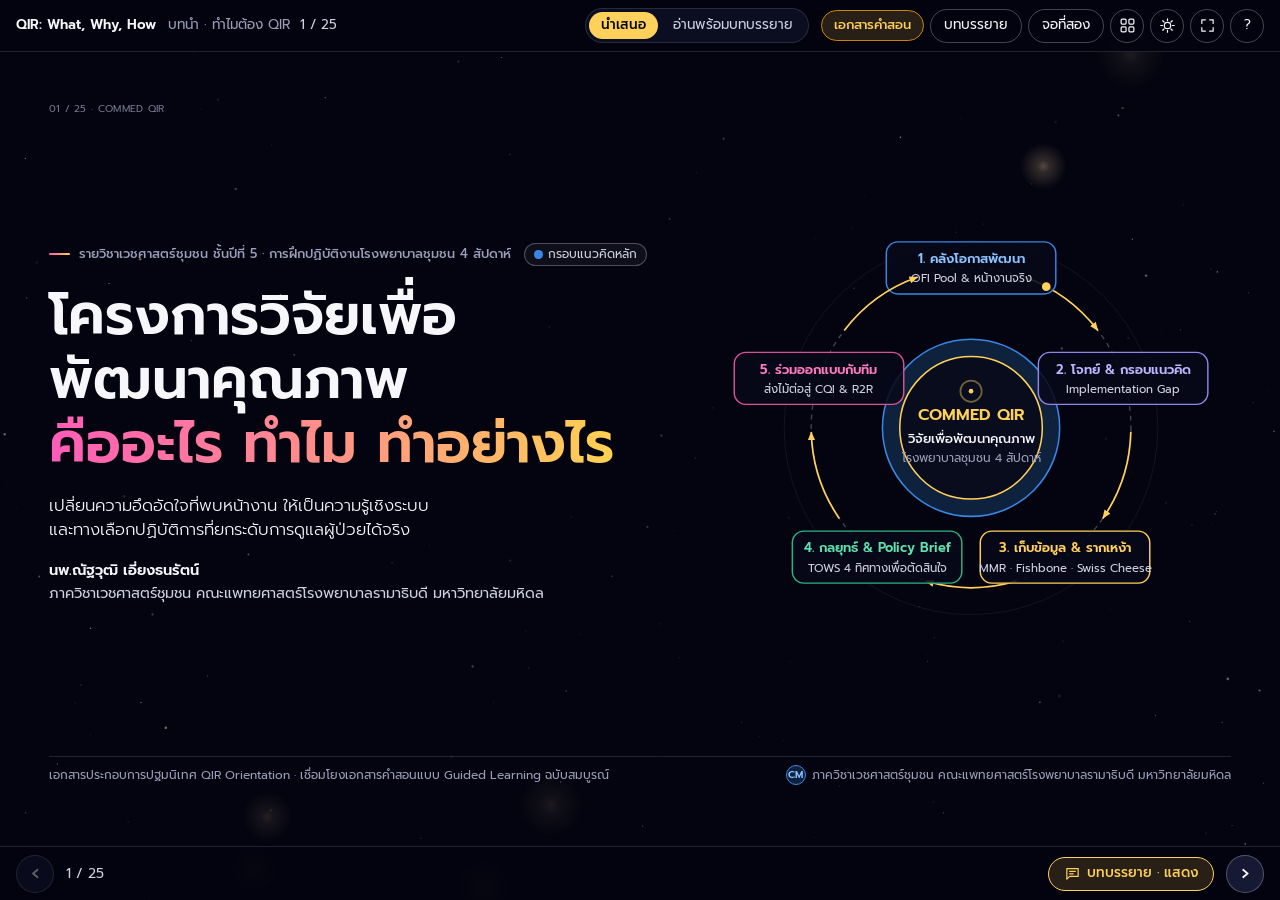
==== index.html @ b0ba97cd "Add interactive Peitho QIR slide deck, 1-to-1 speaker notes, and Guided Learning textbook" ====
<!doctype html>
<html lang="th" data-theme="dark">
<head>
<meta charset="utf-8">
<meta name="viewport" content="width=device-width,initial-scale=1,viewport-fit=cover">
<title>โครงการวิจัยเพื่อพัฒนาคุณภาพบริการสุขภาพ (QIR: What, Why, How)</title>
<meta name="description" content="สไลด์ประกอบการเรียนการสอนและบทบรรยายรายสไลด์ รายวิชาเวชศาสตร์ชุมชน ชั้นปีที่ 5 (COMMED QIR) ภาควิชาเวชศาสตร์ชุมชน คณะแพทยศาสตร์โรงพยาบาลรามาธิบดี มหาวิทยาลัยมหิดล">
<link rel="icon" href="data:image/svg+xml,%3Csvg xmlns='http://www.w3.org/2000/svg' viewBox='0 0 48 48'%3E%3Crect width='48' height='48' rx='12' fill='%2303040f'/%3E%3Ccircle cx='24' cy='24' r='14' fill='none' stroke='%23ffd05a' stroke-width='3.5'/%3E%3Cpath d='M16 25l5 5 11-12' fill='none' stroke='%23ff8f8a' stroke-width='3.8' stroke-linecap='round' stroke-linejoin='round'/%3E%3C/svg%3E">
<link rel="stylesheet" href="engine/deck.css">
<link rel="stylesheet" href="engine/hud.css">
</head>
<body class="mode-present">
<a class="skip" href="#deck">ข้ามไปที่สไลด์</a>
<header class="topbar">
  <span class="topbar__brand">QIR: What, Why, How</span>
  <span class="topbar__where"><span id="chapter-name"></span><span id="slide-number"></span></span>
  <nav class="modes" aria-label="มุมมอง">
    <button type="button" data-mode="present" aria-pressed="true">นำเสนอ</button>
    <button type="button" data-mode="read" aria-pressed="false">อ่านพร้อมบทบรรยาย</button>
  </nav>
  <span class="topbar__tools">
    <a class="back-site" href="guide.html" title="เปิดอ่านเอกสารคำสอนแบบ Guided Learning ฉบับเต็ม">เอกสารคำสอน</a>
    <button type="button" class="btn btn--ghost only-present" id="btn-notes" aria-pressed="false" title="แสดงหรือซ่อนบทบรรยายด้านล่าง (B)">บทบรรยาย</button>
    <button type="button" class="btn btn--ghost only-present" id="btn-presenter" title="เปิดหน้าต่างผู้บรรยายจอที่สอง (n)">จอที่สอง</button>
    <button type="button" class="btn btn--ghost btn--icon" id="btn-overview" title="สไลด์ทั้งหมด (O)" aria-label="สไลด์ทั้งหมด">
      <svg class="icon" viewBox="0 0 24 24" aria-hidden="true"><rect x="3" y="3" width="7" height="7" rx="1.5"/><rect x="14" y="3" width="7" height="7" rx="1.5"/><rect x="3" y="14" width="7" height="7" rx="1.5"/><rect x="14" y="14" width="7" height="7" rx="1.5"/></svg>
    </button>
    <button type="button" class="btn btn--ghost btn--icon" id="btn-theme" title="สลับธีมสว่างหรือมืด (T)" aria-label="สลับธีม">
      <svg class="icon" viewBox="0 0 24 24" aria-hidden="true"><circle cx="12" cy="12" r="4.5"/><path d="M12 2.5v2.5M12 19v2.5M2.5 12H5M19 12h2.5M5.3 5.3l1.8 1.8M16.9 16.9l1.8 1.8M5.3 18.7l1.8-1.8M16.9 7.1l1.8-1.8"/></svg>
    </button>
    <button type="button" class="btn btn--ghost btn--icon only-present" id="btn-full" title="เต็มจอ (F)" aria-label="เต็มจอ">
      <svg class="icon" viewBox="0 0 24 24" aria-hidden="true"><path d="M4 9V4h5M20 9V4h-5M4 15v5h5M20 15v5h-5"/></svg>
    </button>
    <button type="button" class="btn btn--ghost btn--icon" id="btn-help" title="ปุ่มลัด (?)" aria-label="ปุ่มลัด">?</button>
  </span>
</header>

<main id="deck" class="deck" tabindex="-1"><p class="loading">กำลังโหลดสไลด์…</p></main>

<aside class="notes-drawer" id="notes-drawer" hidden aria-label="บทบรรยายผู้สอน"></aside>

<div class="ribbon only-present" aria-hidden="false">
  <button type="button" class="btn btn--nav" id="btn-prev" aria-label="ก่อนหน้า">‹</button>
  <span class="ribbon__pos" id="pos" aria-live="polite"></span>
  <span class="ribbon__timer" id="timer" title="เวลาที่ใช้และความเร็วเทียบแผน"></span>
  <button type="button" class="btn btn--speaker" id="btn-drawer" aria-pressed="false" aria-controls="notes-drawer" title="แสดงหรือซ่อนบทบรรยายด้านล่าง (ปุ่มลัด B หรือ Shift+N)">
    <svg class="icon" viewBox="0 0 24 24" aria-hidden="true"><path d="M4 5h16v11H8l-4 4V5z"/><path d="M8 9h8M8 12.5h5"/></svg>
    <span id="btn-drawer-label">บทบรรยาย · แสดง</span>
  </button>
  <button type="button" class="btn btn--nav" id="btn-next" aria-label="ถัดไป">›</button>
  <div class="ribbon__progress" role="progressbar" aria-label="ความคืบหน้าตามแผน" aria-valuemin="0"><span id="progress"></span></div>
</div>

<dialog id="overview" class="sheet" aria-labelledby="overview-title">
  <div class="sheet__head"><h2 id="overview-title">สารบัญสไลด์ทั้งหมด (25 สไลด์ · 6 หมวดการเรียนรู้)</h2><button type="button" class="btn btn--icon btn--ghost" data-close aria-label="ปิด">×</button></div>
  <ol class="overview" id="overview-list"></ol>
</dialog>

<dialog id="help" class="sheet sheet--narrow" aria-labelledby="help-title">
  <div class="sheet__head"><h2 id="help-title">ปุ่มลัดและการใช้งาน</h2><button type="button" class="btn btn--icon btn--ghost" data-close aria-label="ปิด">×</button></div>
  <dl class="keys">
    <dt><kbd>→</kbd> <kbd>Space</kbd></dt><dd>ขั้นถัดไป หรือสไลด์ถัดไป</dd>
    <dt><kbd>←</kbd></dt><dd>ขั้นก่อนหน้า หรือสไลด์ก่อนหน้า</dd>
    <dt><kbd>B</kbd> หรือ <kbd>Shift</kbd>+<kbd>N</kbd></dt><dd>แสดง / ซ่อน แผงบทบรรยายด้านล่างของสไลด์</dd>
    <dt><kbd>n</kbd></dt><dd>เปิดหน้าต่างผู้บรรยายจอที่สองพร้อมนาฬิกาจับเวลา</dd>
    <dt><kbd>R</kbd></dt><dd>สลับโหมดอ่าน (แสดงทุกสไลด์เรียงลงมาพร้อมบทบรรยายครบทุกขั้น)</dd>
    <dt><kbd>O</kbd></dt><dd>เปิดสารบัญสไลด์ทั้งหมดเพื่อข้ามไปยังสไลด์ที่ต้องการ</dd>
    <dt><kbd>T</kbd></dt><dd>สลับธีมมืด (สำหรับห้องบรรยาย) หรือธีมสว่าง (สำหรับอ่านบนจอ)</dd>
    <dt><kbd>F</kbd></dt><dd>แสดงผลเต็มจอ</dd>
    <dt><kbd>Home</kbd> <kbd>End</kbd></dt><dd>ไปยังสไลด์แรก หรือสไลด์สุดท้าย</dd>
    <dt><kbd>0</kbd></dt><dd>เริ่มจับเวลาการนำเสนอใหม่</dd>
  </dl>
  <p class="sheet__note">ปุ่ม <strong>บทบรรยาย · แสดง/ซ่อน</strong> ที่แถบล่างสุดช่วยให้ผู้สอนหรือผู้เรียนเปิดอ่านสคริปต์การบรรยายแบบ 1 ต่อ 1 ตามจังหวะขั้นของสไลด์ได้ทันทีโดยไม่บังเนื้อหาบนสไลด์ และสามารถคลิกปุ่ม <strong>เอกสารคำสอน</strong> ด้านบนเพื่อเปิดอ่านตำราแบบ Guided Learning ฉบับเต็ม</p>
</dialog>

<noscript><p class="loading">โปรดเปิดใช้งาน JavaScript เพื่อแสดงผลสไลด์เชิงโต้ตอบ</p></noscript>
<script src="data.js"></script>
<script src="engine/hud.js"></script>
<script src="figures.js"></script>
<script src="slides.js"></script>
<script src="notes.js"></script>
<script src="engine/deck.js"></script>
</body>
</html>
---- engine/deck.css ----
/* Peitho deck engine: stylesheet (adapted for Ramathibodi COMMED QIR Orientation).
 * Layout concept: one 16:9-proportioned slide per screen in Present, all slides
 * stacked with notes in Read. Every size derives from --u (1/100 of the slide
 * width), so the same slide holds its layout on a 1920x1080 projector and a
 * 1280x800 laptop. When the bottom speaker-note panel (.notes-drawer) is open,
 * --drawer-h reserves docked room below the slide so notes never cover slide content.
 */
@font-face { font-family: "Prompt"; font-weight: 300; font-display: swap; src: url("fonts/Prompt-Light.ttf") format("truetype"); }
@font-face { font-family: "Prompt"; font-weight: 400; font-display: swap; src: url("fonts/Prompt-Regular.ttf") format("truetype"); }
@font-face { font-family: "Prompt"; font-weight: 500; font-display: swap; src: url("fonts/Prompt-Medium.ttf") format("truetype"); }
@font-face { font-family: "Prompt"; font-weight: 600; font-display: swap; src: url("fonts/Prompt-SemiBold.ttf") format("truetype"); }

:root {
  color-scheme: dark;
  --bg: #0a0e14;
  --surface: #101722;
  --surface-2: #151e2b;
  --surface-3: #1c2737;
  --glass: rgba(10, 14, 20, 0.92);
  --line: rgba(255, 255, 255, 0.10);
  --line-strong: rgba(255, 255, 255, 0.24);
  --grid: rgba(255, 255, 255, 0.08);
  --axis: rgba(255, 255, 255, 0.32);
  --text-1: #ffffff;
  --text-2: #d0cfc6;
  --muted: #9a988f;
  --inverse: #0a0e14;
  --accent: #f08a66;
  --accent-soft: rgba(240, 138, 102, 0.14);
  --focus: #ffc2ab;
  --p1: #13a5b2;
  --p2: #796ce0;
  --p3: #b38c15;
  --p1-soft: rgba(19, 165, 178, 0.18);
  --p2-soft: rgba(121, 108, 224, 0.20);
  --p3-soft: rgba(179, 140, 21, 0.20);
  --neutral: #8a93a0;
  --neutral-soft: rgba(138, 147, 160, 0.22);
  --good: #3fb37f;
  --bad: #e5675f;

  --font-th: "Prompt", "Noto Sans Thai", "Sukhumvit Set", "Thonburi", system-ui, -apple-system, sans-serif;
  --font: var(--font-th);
  --display: var(--font-th);
  --display-weight: 600;
  --serif: var(--font-th);
  --math: "STIX Two Math", "Cambria Math", "Times New Roman", Times, serif;
  --mono: ui-monospace, "SF Mono", Menlo, Consolas, monospace;
  --radius: 14px;
  --radius-sm: 8px;
  --topbar-h: 52px;
  --ribbon-h: 54px;
  --drawer-h: 0px;
  --note-fs: 16.5px;
  --dur: 340ms;
  --ease: cubic-bezier(.3, .7, .2, 1);

  --u: min(1vw, calc((100dvh - var(--topbar-h) - var(--ribbon-h) - var(--drawer-h)) * 1.7778 / 100));
  --fs-kicker: max(12px, calc(var(--u) * 0.86));
  --fs-display: max(32px, calc(var(--u) * 4.4));
  --fs-title: max(22px, calc(var(--u) * 2.65));
  --fs-lead: max(16px, calc(var(--u) * 1.32));
  --fs-body: max(14.5px, calc(var(--u) * 1.08));
  --fs-small: max(12px, calc(var(--u) * 0.86));
  --fs-stat: max(30px, calc(var(--u) * 4.0));
  --pad-x: calc(var(--u) * 4);
  --pad-y: calc(var(--u) * 2.5);
  --gap: calc(var(--u) * 2.4);
}
@media (prefers-color-scheme: light) {
  :root:not([data-theme="dark"]) {
    color-scheme: light;
    --bg: #f3f5f8; --surface: #ffffff; --surface-2: #eaeef3; --surface-3: #dfe5ec;
    --glass: rgba(243, 245, 248, 0.94);
    --line: rgba(15, 22, 32, 0.12); --line-strong: rgba(15, 22, 32, 0.26);
    --grid: rgba(15, 22, 32, 0.08); --axis: rgba(15, 22, 32, 0.38);
    --text-1: #0f1620; --text-2: #39424f; --muted: #5d6673; --inverse: #ffffff;
    --accent: #b4462a; --accent-soft: rgba(180, 70, 42, 0.10); --focus: #b4462a;
    --p1: #00939f; --p2: #5f52c9; --p3: #8c6c0a;
    --p1-soft: rgba(0, 147, 159, 0.14); --p2-soft: rgba(95, 82, 201, 0.13); --p3-soft: rgba(140, 108, 10, 0.14);
    --neutral: #6b7480; --neutral-soft: rgba(107, 116, 128, 0.18);
    --good: #1d8a5a; --bad: #c2413a;
  }
}
:root[data-theme="light"] {
  color-scheme: light;
  --bg: #f3f5f8; --surface: #ffffff; --surface-2: #eaeef3; --surface-3: #dfe5ec;
  --glass: rgba(243, 245, 248, 0.94);
  --line: rgba(15, 22, 32, 0.12); --line-strong: rgba(15, 22, 32, 0.26);
  --grid: rgba(15, 22, 32, 0.08); --axis: rgba(15, 22, 32, 0.38);
  --text-1: #0f1620; --text-2: #39424f; --muted: #5d6673; --inverse: #ffffff;
  --accent: #b4462a; --accent-soft: rgba(180, 70, 42, 0.10); --focus: #b4462a;
  --p1: #00939f; --p2: #5f52c9; --p3: #8c6c0a;
  --p1-soft: rgba(0, 147, 159, 0.14); --p2-soft: rgba(95, 82, 201, 0.13); --p3-soft: rgba(140, 108, 10, 0.14);
  --neutral: #6b7480; --neutral-soft: rgba(107, 116, 128, 0.18);
  --good: #1d8a5a; --bad: #c2413a;
}
@media (prefers-reduced-motion: reduce) { :root { --dur: 0ms; } }

body {
  --fs-kicker: max(12px, calc(var(--u) * 0.96));
  --fs-display: max(30px, calc(var(--u) * 4.3));
  --fs-title: max(21px, calc(var(--u) * 2.55));
  --fs-lead: max(15.5px, calc(var(--u) * 1.30));
  --fs-body: max(14px, calc(var(--u) * 1.10));
  --fs-small: max(12px, calc(var(--u) * 0.85));
  --fs-stat: max(28px, calc(var(--u) * 3.9));
  --pad-x: calc(var(--u) * 3.8);
  --pad-y: calc(var(--u) * 2.4);
  --gap: calc(var(--u) * 2.2);
}

/* ---------- base ---------- */
*, *::before, *::after { box-sizing: border-box; }
html { -webkit-text-size-adjust: 100%; }
body {
  margin: 0; background: var(--bg); color: var(--text-2);
  font-family: var(--font); font-size: var(--fs-body); line-height: 1.55; font-weight: 400;
  font-variant-numeric: tabular-nums; -webkit-font-smoothing: antialiased;
}
h1, h2, h3, h4 { color: var(--text-1); font-weight: 500; margin: 0; line-height: 1.22; text-wrap: balance; }
.title, .display, .stat__n, .question, .evid__n, .numbered li::before { font-family: var(--display); font-weight: var(--display-weight); letter-spacing: 0; }
p { margin: 0; }
ul, ol { margin: 0; padding: 0; }
a { color: var(--accent); text-underline-offset: 3px; }
button, input, select { font: inherit; color: inherit; }
button { cursor: pointer; }
kbd { font-family: var(--mono); font-size: .82em; border: 1px solid var(--line-strong); border-bottom-width: 2px; border-radius: 6px; padding: 1px 6px; color: var(--text-1); background: var(--surface-2); }
:focus-visible { outline: 3px solid var(--focus); outline-offset: 2px; border-radius: 4px; }
#deck:focus { outline: none; }
[hidden] { display: none !important; }
.skip { position: fixed; left: -999px; top: 0; z-index: 100; background: var(--accent); color: var(--inverse); padding: 8px 12px; }
.skip:focus { left: 8px; }
.loading { padding: 48px var(--pad-x); color: var(--muted); }
.vh { position: absolute !important; width: 1px; height: 1px; overflow: hidden; clip: rect(0 0 0 0); white-space: nowrap; }
.icon { width: 17px; height: 17px; stroke: currentColor; stroke-width: 1.7; fill: none; flex: none; stroke-linecap: round; stroke-linejoin: round; }

/* ---------- buttons ---------- */
.btn { display: inline-flex; align-items: center; justify-content: center; gap: .42em; min-height: 34px; padding: 5px 13px; border-radius: 999px; border: 1px solid var(--line-strong); background: var(--surface-2); color: var(--text-1); font-size: 13.5px; white-space: nowrap; transition: border-color .2s, background .2s, color .2s; }
.btn:hover { border-color: var(--accent); }
.btn:disabled { opacity: .38; cursor: default; }
.btn--ghost { background: transparent; }
.btn--icon { min-width: 34px; padding: 5px; }
.btn--nav { width: 38px; height: 38px; min-height: 38px; padding: 0; font-size: 1.45rem; line-height: 1; }
.btn[aria-pressed="true"] { background: var(--hl, var(--accent)); border-color: var(--hl, var(--accent)); color: var(--inverse); font-weight: 500; }
.btn--speaker { padding: 5px 15px; font-weight: 500; border-color: var(--accent); background: var(--accent-soft); color: var(--text-1); }
.btn--speaker:hover { background: var(--surface-3); }

/* ---------- top bar ---------- */
.topbar {
  position: sticky; top: env(safe-area-inset-top, 0px); z-index: 30; height: var(--topbar-h);
  display: flex; align-items: center; gap: 12px;
  padding-left: max(16px, env(safe-area-inset-left, 0px)); padding-right: max(16px, env(safe-area-inset-right, 0px));
  background: var(--glass); border-bottom: 1px solid var(--line); backdrop-filter: blur(8px);
  font-size: 13.5px;
}
.topbar__brand { color: var(--text-1); font-weight: 600; white-space: nowrap; }
.topbar__where { display: flex; gap: 10px; min-width: 0; overflow: hidden; color: var(--muted); }
#chapter-name { white-space: nowrap; overflow: hidden; text-overflow: ellipsis; }
#slide-number { white-space: nowrap; color: var(--text-2); }
.modes { margin-left: auto; display: flex; gap: 3px; padding: 3px; border-radius: 999px; background: var(--surface); border: 1px solid var(--line); flex: none; }
.modes button { border: 0; background: none; color: var(--text-2); padding: 3px 12px; border-radius: 999px; font-size: 13.5px; }
.modes button[aria-pressed="true"] { background: var(--accent); color: var(--inverse); font-weight: 500; }
.topbar__tools { display: flex; gap: 6px; align-items: center; flex: none; }
.only-present { display: none !important; }
.mode-present .only-present { display: inline-flex !important; }
.mode-present .ribbon.only-present { display: grid !important; }

/* ---------- deck and slides ---------- */
.deck { position: relative; }
.slide {
  --hl: var(--accent); --hl-soft: var(--accent-soft);
  position: relative; display: grid; gap: var(--gap);
  padding: var(--pad-y) var(--pad-x) calc(var(--pad-y) * .78);
  min-width: 0; overflow: hidden; background: var(--bg);
}
.slide[data-paper="p1"] { --hl: var(--p1); --hl-soft: var(--p1-soft); }
.slide[data-paper="p2"] { --hl: var(--p2); --hl-soft: var(--p2-soft); }
.slide[data-paper="p3"] { --hl: var(--p3); --hl-soft: var(--p3-soft); }

/* Present mode: keeps room for topbar, bottom ribbon, and optional docked speaker-note drawer */
.mode-present {
  --u: min(1vw, calc((100dvh - var(--topbar-h) - var(--ribbon-h) - var(--drawer-h)) * 1.7778 / 100));
}
.mode-present.drawer-open {
  --drawer-h: min(30dvh, 215px);
}
.mode-present.is-fullscreen:not(.drawer-open) {
  --u: min(1vw, calc(100dvh * 1.7778 / 100));
}
.mode-present .topbar { position: fixed; left: 0; right: 0; top: 0; transition: opacity .3s var(--ease), transform .3s var(--ease); }
.mode-present .deck {
  position: fixed;
  top: var(--topbar-h);
  bottom: calc(var(--ribbon-h) + var(--drawer-h) + env(safe-area-inset-bottom, 0px));
  left: 0; right: 0;
  transition: bottom .25s var(--ease), top .25s var(--ease);
}
.mode-present.is-fullscreen:not(.drawer-open) .deck {
  top: 0; bottom: 0;
}
.ribbon { transition: opacity .3s var(--ease), transform .3s var(--ease); }
.ribbon__timer { display: none !important; }
.mode-present.chrome-off .topbar { opacity: 0; transform: translateY(-100%); pointer-events: none; }
.mode-present.chrome-off .ribbon { opacity: 0; transform: translateY(100%); pointer-events: none; }
.mode-present.chrome-off .deck { cursor: none; }
.mode-present .slide { display: none; position: absolute; inset: 0; margin: auto; width: calc(var(--u) * 100); height: calc(var(--u) * 56.25); }
.mode-present .slide.is-active { display: grid; animation: enter var(--dur) var(--ease); }
@keyframes enter { from { transform: translateY(8px); } to { transform: none; } }

.slide[data-layout="split"] { grid-template-columns: minmax(0, .94fr) minmax(0, 1.26fr); grid-template-rows: minmax(0, 1fr) auto; grid-template-areas: "text fig" "foot foot"; }
.slide[data-layout="split-even"] { grid-template-columns: minmax(0, 1fr) minmax(0, 1fr); grid-template-rows: minmax(0, 1fr) auto; grid-template-areas: "text fig" "foot foot"; }
.slide[data-layout="wide"] { grid-template-columns: minmax(0, 1fr); grid-template-rows: auto minmax(0, 1fr) auto; grid-template-areas: "text" "fig" "foot"; }
.slide[data-layout="quote"] { grid-template-columns: minmax(0, 1fr) minmax(0, 1fr); grid-template-rows: auto auto minmax(0, 1fr) auto; grid-template-areas: "text text" "quote quote" "colA colB" "foot foot"; row-gap: calc(var(--gap) * .8); }
.slide[data-layout="title"] { grid-template-columns: minmax(0, 1.22fr) minmax(0, 1fr); grid-template-rows: minmax(0, 1fr) auto; grid-template-areas: "text fig" "foot foot"; align-items: center; }

.slide__text { grid-area: text; min-width: 0; display: flex; flex-direction: column; gap: calc(var(--u) * 1.0); }
.slide__fig { grid-area: fig; min-width: 0; min-height: 0; display: flex; flex-direction: column; }
.slide__foot { grid-area: foot; display: flex; gap: 14px; align-items: center; justify-content: space-between; border-top: 1px solid var(--line); padding-top: calc(var(--u) * .65); font-size: var(--fs-small); color: var(--muted); line-height: 1.42; }
.slide__source { min-width: 0; }
.col-a { grid-area: colA; min-width: 0; }
.col-b { grid-area: colB; min-width: 0; }
.slide__quote { grid-area: quote; min-width: 0; }

.kicker { display: flex; align-items: center; gap: .6em; font-size: var(--fs-kicker); letter-spacing: .04em; color: var(--muted); font-weight: 500; }
.kicker .dot { width: .75em; height: .75em; border-radius: 50%; background: var(--hl); flex: none; }
.title { font-size: var(--fs-title); line-height: 1.18; }
.title em, .display em { font-style: normal; color: var(--hl); }
.display { font-size: var(--fs-display); line-height: 1.12; }
.lead { font-size: var(--fs-lead); color: var(--text-1); line-height: 1.44; font-weight: 300; max-width: 48ch; }
.slide[data-layout="wide"] .lead, .slide[data-layout="quote"] .lead { max-width: 78ch; }
.body { display: flex; flex-direction: column; gap: calc(var(--u) * .72); color: var(--text-2); max-width: 56ch; }
.body ul { list-style: none; display: flex; flex-direction: column; gap: calc(var(--u) * .5); }
.body li { position: relative; padding-left: 1.1em; }
.body li::before { content: ""; position: absolute; left: 0; top: .62em; width: .42em; height: .42em; border-radius: 50%; background: var(--hl); }
.body strong, .lead strong { color: var(--text-1); font-weight: 500; }
.caveat { font-size: var(--fs-small); color: var(--muted); padding-left: 1.4em; position: relative; }
.caveat::before { content: "ⓘ"; position: absolute; left: 0; }

/* claim-type badge */
.badge { display: inline-flex; align-items: center; gap: .45em; flex: none; border: 1px solid var(--line-strong); border-radius: 999px; padding: 2px 10px; color: var(--text-2); white-space: nowrap; }
.badge::before { content: ""; width: .7em; height: .7em; flex: none; }
.badge[data-claim="concept"]::before { border-radius: 50%; background: var(--p1); }
.badge[data-claim="method"]::before { background: var(--p2); transform: rotate(45deg) scale(.85); }
.badge[data-claim="case"]::before { border: 1.5px solid var(--p3); border-radius: 50%; background: var(--p3-soft); }
.badge[data-claim="action"]::before { border-radius: 50%; border: 1.5px solid var(--good); background: linear-gradient(90deg, var(--good) 50%, transparent 50%); }

/* ---------- steps ---------- */
[data-step] { transition: opacity var(--dur) var(--ease), transform var(--dur) var(--ease); }
.mode-present .is-pending { opacity: 0; transform: translateY(6px); visibility: hidden; }
.mode-present .is-dim { opacity: .38; }

/* ---------- content components ---------- */
.stats { display: grid; grid-template-columns: repeat(4, minmax(0, 1fr)); gap: calc(var(--u) * 1.4); }
.stat { display: flex; flex-direction: column; gap: calc(var(--u) * .45); padding-top: calc(var(--u) * .9); border-top: 2px solid var(--line-strong); min-width: 0; }
.stat__n { font-size: var(--fs-stat); line-height: 1; color: var(--text-1); }
.stat__l { color: var(--text-2); font-size: var(--fs-body); }
.stat__s { color: var(--muted); font-size: var(--fs-small); margin-top: auto; }

.quote { margin: 0; padding: calc(var(--u) * 1.1) 0 calc(var(--u) * 1.1) calc(var(--u) * 1.8); border-left: 3px solid var(--hl); }
.quote p { font-family: var(--serif); font-size: calc(var(--fs-lead) * 1.08); line-height: 1.42; color: var(--text-1); max-width: 66ch; }
.quote cite { display: block; margin-top: calc(var(--u) * .55); font-style: normal; font-size: var(--fs-small); color: var(--muted); }
.colhead { font-size: var(--fs-kicker); letter-spacing: .04em; color: var(--muted); font-weight: 500; margin-bottom: calc(var(--u) * .65); display: flex; gap: .55em; align-items: center; }
.colhead::before { content: ""; width: 1.6em; height: 2px; background: var(--hl); }
.col-b .colhead::before { background: var(--accent); }

.chips { display: flex; flex-wrap: wrap; gap: 7px; }
.chip { display: inline-flex; flex-wrap: wrap; gap: .45em; align-items: center; max-width: 100%; border-radius: 999px; padding: 3px 11px; border: 1px solid var(--line-strong); font-size: var(--fs-small); color: var(--text-2); }
.chip i { width: .68em; height: .68em; border-radius: 50%; flex: none; }

/* ---------- figures ---------- */
.fig { flex: 1; min-height: 0; display: flex; flex-direction: column; gap: calc(var(--u) * .7); }
.fig__svg { flex: 1; min-height: 0; width: 100%; }
.fig__svg svg { display: block; width: 100%; height: 100%; overflow: visible; }
.fig svg text { font-family: var(--font); fill: var(--text-2); }
.fig .t-muted { fill: var(--muted); }
.fig .t-strong { fill: var(--text-1); }
.fig .grid { stroke: var(--grid); stroke-width: 1; }
.fig .axis { stroke: var(--axis); stroke-width: 1; }
.fig .note { font-size: var(--fs-small); color: var(--muted); }

.tbl { width: 100%; border-collapse: collapse; font-size: var(--fs-small); line-height: 1.42; }
.tbl th { text-align: left; font-weight: 500; color: var(--muted); padding: 6px 10px; border-bottom: 1px solid var(--line-strong); font-size: calc(var(--fs-small) * .94); vertical-align: bottom; }
.tbl td { padding: calc(var(--u) * .65) 10px; border-bottom: 1px solid var(--line); vertical-align: top; color: var(--text-2); }
.tbl td:first-child { color: var(--text-1); font-weight: 500; }

.tooltip { position: fixed; z-index: 60; pointer-events: none; background: var(--surface-3); color: var(--text-1); border: 1px solid var(--line-strong); border-radius: var(--radius-sm); padding: 6px 10px; font-size: 13px; line-height: 1.4; max-width: 280px; box-shadow: 0 6px 20px rgba(0,0,0,.25); }

/* ---------- title slide ---------- */
.slide[data-layout="title"] .slide__text { gap: calc(var(--u) * 1.4); }
.byline { font-size: var(--fs-body); color: var(--text-2); line-height: 1.55; }
.byline b { color: var(--text-1); font-weight: 600; }

/* ---------- bottom ribbon (present) ---------- */
.ribbon {
  position: fixed; left: 0; right: 0; bottom: 0; z-index: 35; height: calc(var(--ribbon-h) + env(safe-area-inset-bottom, 0px));
  display: none; grid-template-columns: auto 1fr auto auto; align-items: center; gap: 12px;
  padding: 0 max(16px, env(safe-area-inset-right, 0px)) env(safe-area-inset-bottom, 0px) max(16px, env(safe-area-inset-left, 0px));
  background: var(--glass); border-top: 1px solid var(--line); backdrop-filter: blur(8px); font-size: 14px; color: var(--muted);
}
.ribbon__pos { color: var(--text-2); font-weight: 400; }
.ribbon__progress { position: absolute; left: 0; right: 0; top: -1px; height: 3px; background: transparent; }
.ribbon__progress span { display: block; height: 100%; width: 0; background: var(--accent); transition: width var(--dur) var(--ease); }

/* ---------- docked bottom speaker-note panel & second presenter window ---------- */
.notes-drawer {
  position: fixed; z-index: 34; left: 0; right: 0;
  bottom: calc(var(--ribbon-h) + env(safe-area-inset-bottom, 0px));
  height: min(30dvh, 215px);
  overflow-y: auto;
  background: var(--surface);
  border-top: 1px solid var(--line-strong);
  box-shadow: 0 -10px 28px rgba(0, 0, 0, 0.28);
  padding: 12px max(20px, env(safe-area-inset-right, 0px)) 16px max(20px, env(safe-area-inset-left, 0px));
  font-size: var(--note-fs);
  line-height: 1.62;
  color: var(--text-2);
}
.notes-drawer__bar {
  display: flex; align-items: center; justify-content: space-between; gap: 12px;
  margin-bottom: 8px; padding-bottom: 6px; border-bottom: 1px solid var(--line);
  position: sticky; top: -12px; background: var(--surface); padding-top: 4px; z-index: 2;
}
.notes-drawer__bar h3, .nw h3 { font-size: 13.5px; color: var(--muted); font-weight: 500; letter-spacing: .03em; margin: 0; }
.notes-drawer__actions { display: inline-flex; align-items: center; gap: 6px; }
.notes-drawer__actions .btn { min-height: 28px; padding: 2px 10px; font-size: 12.5px; }
.notes-drawer__body { max-width: 108ch; display: flex; flex-direction: column; gap: 6px; }
.note-step { padding: 5px 0 5px 12px; border-left: 3px solid var(--line); transition: border-color .2s, color .2s; }
.note-step__tag { display: inline-block; font-size: .8em; font-weight: 500; color: var(--muted); margin-right: .55em; }
.note-step.is-now { border-left-color: var(--accent); color: var(--text-1); background: var(--accent-soft); border-radius: 0 6px 6px 0; padding-right: 10px; }
.note-step.is-now .note-step__tag { color: var(--accent); }
.note-step.is-past { opacity: .62; }
.note-bridge { margin-top: 6px; padding-left: 12px; color: var(--muted); font-size: .92em; border-left: 3px dashed var(--line-strong); }

.view-notes .topbar, .view-notes .ribbon, .view-notes .deck, .view-notes .skip, .view-notes .notes-drawer { display: none !important; }
.nw { display: grid; grid-template-columns: minmax(0, 1fr) 300px; gap: 28px; padding: 22px max(16px, env(safe-area-inset-right, 0px)) 22px max(16px, env(safe-area-inset-left, 0px)); min-height: 100dvh; font-size: 20px; line-height: 1.62; }
.nw__main { min-width: 0; display: flex; flex-direction: column; gap: 12px; }
.nw__title { font-size: 26px; color: var(--text-1); font-family: var(--display); font-weight: var(--display-weight); }
.nw__meta { color: var(--muted); font-size: 15px; }
.nw__side { display: flex; flex-direction: column; gap: 18px; position: sticky; top: 22px; align-self: start; }
.nw__clock { font-size: 52px; line-height: 1; color: var(--text-1); font-weight: 600; }
.nw__pace { font-size: 16px; }
.nw__pace.late { color: var(--bad); }
.nw__pace.early { color: var(--good); }
.nw__next { border-top: 1px solid var(--line); padding-top: 12px; font-size: 15.5px; color: var(--muted); }
.nw__next b { display: block; color: var(--text-1); font-weight: 500; font-size: 17.5px; margin-top: 3px; }
.nw__btns { display: flex; gap: 8px; }

/* ---------- dialogs ---------- */
.sheet { border: 1px solid var(--line-strong); border-radius: var(--radius); background: var(--surface); color: var(--text-2); padding: 0; width: min(1120px, calc(100vw - 32px)); max-height: calc(100dvh - 48px); }
.sheet--narrow { width: min(580px, calc(100vw - 32px)); }
.sheet::backdrop { background: rgba(0, 0, 0, .58); }
.sheet__head { display: flex; justify-content: space-between; align-items: center; padding: 14px 18px; border-bottom: 1px solid var(--line); position: sticky; top: 0; background: var(--surface); z-index: 2; }
.sheet__head h2 { font-size: 18px; }
.sheet__note { padding: 0 18px 18px; font-size: 14px; color: var(--muted); line-height: 1.5; }
.overview { list-style: none; display: grid; grid-template-columns: repeat(auto-fill, minmax(225px, 1fr)); gap: 10px; padding: 16px 18px 20px; }
.overview button { width: 100%; text-align: left; border: 1px solid var(--line); border-radius: var(--radius-sm); background: var(--surface-2); padding: 10px 12px; display: flex; flex-direction: column; gap: 5px; min-height: 92px; }
.overview button:hover, .overview button[aria-current="true"] { border-color: var(--accent); background: var(--surface-3); }
.overview .o-n { font-size: 12px; color: var(--muted); display: flex; justify-content: space-between; gap: 8px; }
.overview .o-t { color: var(--text-1); font-size: 13.5px; line-height: 1.36; }
.overview .o-dot { width: 8px; height: 8px; border-radius: 50%; display: inline-block; margin-right: 6px; }
.keys { display: grid; grid-template-columns: auto 1fr; gap: 10px 16px; padding: 16px 18px; margin: 0; font-size: 14.5px; }
.keys dt { white-space: nowrap; }
.keys dd { margin: 0; color: var(--text-2); }

/* ---------- read mode ---------- */
.mode-read { --u: min(calc((100vw - 48px) / 100), 12.6px); }
.mode-read .deck { display: flex; flex-direction: column; align-items: center; gap: 28px; padding: 28px max(16px, env(safe-area-inset-right, 0px)) 64px max(16px, env(safe-area-inset-left, 0px)); }
.mode-read .slide-wrap { width: min(100%, 1260px); display: flex; flex-direction: column; gap: 0; }
.mode-read .slide { scroll-margin-top: calc(var(--topbar-h) + 16px); width: 100%; aspect-ratio: 16 / 9; border: 1px solid var(--line); border-radius: var(--radius) var(--radius) 0 0; }
.mode-read .read-notes { border: 1px solid var(--line); border-top: 0; border-radius: 0 0 var(--radius) var(--radius); background: var(--surface); padding: 14px 20px 16px; font-size: 15.5px; line-height: 1.62; color: var(--text-2); }
.mode-read .read-notes summary { cursor: pointer; color: var(--text-1); font-weight: 500; font-size: 14px; }
.mode-read .read-notes p { margin-top: 8px; max-width: 88ch; }
.mode-present .read-notes { display: none; }
.mode-present .slide-wrap { display: contents; }
.mode-read .notes-drawer { display: none !important; }

/* ---------- narrow screens: stack and scroll ---------- */
@media (max-width: 860px) {
  :root, .mode-read, .mode-present { --u: 9px; }
  .mode-present .topbar { position: sticky; }
  .mode-present.chrome-off .topbar, .mode-present.chrome-off .ribbon { opacity: 1; transform: none; pointer-events: auto; }
  .mode-present.chrome-off .deck { cursor: auto; }
  .topbar__where, .topbar__brand { display: none; }
  .modes { margin-left: 0; }
  .topbar { justify-content: space-between; }
  .mode-present .deck { position: relative; top: auto; bottom: auto; height: auto; min-height: calc(100dvh - var(--topbar-h) - var(--ribbon-h)); padding-bottom: calc(var(--ribbon-h) + var(--drawer-h) + 20px); }
  .mode-present .slide, .mode-present .slide.is-active { position: relative; inset: auto; width: auto; height: auto; }
  .slide, .mode-read .slide { aspect-ratio: auto; grid-template-columns: minmax(0, 1fr) !important; grid-template-rows: auto !important; grid-template-areas: "text" "quote" "fig" "colA" "colB" "foot" !important; padding: 20px max(16px, env(safe-area-inset-right, 0px)) 18px max(16px, env(safe-area-inset-left, 0px)); }
  .slide__fig { min-height: 300px; }
  .stats { grid-template-columns: minmax(0, 1fr) minmax(0, 1fr); }
  .nw { grid-template-columns: minmax(0, 1fr); }
  .notes-drawer { height: min(38dvh, 250px); }
}

@media print {
  .topbar, .ribbon, .notes-drawer, .skip { display: none !important; }
  .slide { break-inside: avoid; }
}
---- engine/hud.css ----
/* Night-sky & daylight dual theme for Ramathibodi COMMED QIR Orientation,
 * layered on the Peitho engine (deck.css), inspired by psitthirat/HRH-model WS3.
 */
:root, :root[data-theme="dark"] {
  color-scheme: dark;
  --bg: #03040f;
  --surface: #0b0d20;
  --surface-2: #151933;
  --surface-3: #232848;
  --glass: rgba(3, 4, 15, 0.88);
  --card: rgba(255, 255, 255, 0.048);
  --card-strong: rgba(8, 10, 26, 0.88);
  --line: rgba(255, 255, 255, 0.12);
  --line-strong: rgba(255, 255, 255, 0.26);
  --grid: rgba(255, 255, 255, 0.07);
  --axis: rgba(225, 228, 245, 0.40);
  --text-1: #f6f6fb;
  --text-2: #cfd1e2;
  --muted: #9b9eb9;
  --inverse: #03040f;
  --grad: linear-gradient(90deg, #ff5cb8 0%, #ff8f8a 48%, #ffd250 100%);
  --grad-solid: #ff8f8a;
  --accent: #c98500;
  --accent-text: #ffd05a;
  --accent-soft: rgba(255, 196, 77, 0.15);
  --focus: #ffd05a;
  --p1: #3987e5; --p1-text: #8cc2ff; --p1-soft: rgba(57, 135, 229, 0.22);
  --p2: #9085e9; --p2-text: #bdb5ff; --p2-soft: rgba(144, 133, 233, 0.22);
  --p3: #d9509a; --p3-text: #ff7ac0; --p3-soft: rgba(217, 80, 154, 0.22);
  --neutral: #8b8fa8; --neutral-text: #b7bad0; --neutral-soft: rgba(139, 143, 168, 0.20);
  --good: #2fb383; --good-text: #5fe0ad; --good-soft: rgba(47, 179, 131, 0.20);
  --bad: #d9509a; --bad-text: #ff7ac0; --bad-soft: rgba(217, 80, 154, 0.22);
  --star: 1;
}

:root[data-theme="light"] {
  color-scheme: light;
  --bg: #fbfbfd; --surface: #ffffff; --surface-2: #eceef5; --surface-3: #dcdfea;
  --glass: rgba(251, 251, 253, 0.94);
  --card: rgba(15, 20, 50, 0.038); --card-strong: rgba(255, 255, 255, 0.95);
  --line: rgba(15, 20, 50, 0.13); --line-strong: rgba(15, 20, 50, 0.28);
  --grid: rgba(15, 20, 50, 0.06); --axis: rgba(15, 20, 50, 0.40);
  --text-1: #0d1024; --text-2: #343953; --muted: #5d627c; --inverse: #ffffff;
  --grad: linear-gradient(90deg, #c2187a 0%, #d6452f 50%, #a86b00 100%);
  --grad-solid: #c63d3d;
  --accent: #a86b00; --accent-text: #8a5800; --accent-soft: rgba(168, 107, 0, 0.12); --focus: #a86b00;
  --p1: #2a78d6; --p1-text: #1d5fb0; --p1-soft: rgba(42, 120, 214, 0.13);
  --p2: #6250d6; --p2-text: #4f3fc0; --p2-soft: rgba(98, 80, 214, 0.12);
  --p3: #c93d86; --p3-text: #a52b6c; --p3-soft: rgba(201, 61, 134, 0.12);
  --neutral: #6e7287; --neutral-text: #555a70; --neutral-soft: rgba(110, 114, 135, 0.12);
  --good: #1d8a5a; --good-text: #17714a; --good-soft: rgba(29, 138, 90, 0.12);
  --bad: #c93d86; --bad-text: #a52b6c; --bad-soft: rgba(201, 61, 134, 0.12);
  --star: 0;
}

body {
  background:
    radial-gradient(ellipse 55% 45% at 88% 8%, rgba(120, 52, 140, 0.10), transparent 70%),
    radial-gradient(ellipse 50% 40% at 6% 92%, rgba(150, 70, 40, 0.08), transparent 70%),
    var(--bg);
}
:root[data-theme="light"] body { background: var(--bg); }
.starfield { position: fixed; inset: 0; width: 100vw; height: 100vh; pointer-events: none; z-index: 0; display: block; }
:root[data-theme="light"] .starfield { display: none; }
.topbar, .ribbon, .notes-drawer { z-index: 30; }
.ribbon { z-index: 35; }
.notes-drawer { z-index: 34; }
.deck { z-index: 1; }
.slide { background: transparent; }
.read-notes { position: relative; z-index: 1; }
.hud-meta { position: absolute; top: calc(var(--u) * 0.95); left: var(--pad-x); pointer-events: none; z-index: 1;
  font-size: max(10px, calc(var(--u) * .62)); color: var(--muted); opacity: .75; font-variant-numeric: tabular-nums; letter-spacing: .03em; }
.slide > :not(.hud-meta) { position: relative; z-index: 1; }
.slide[data-layout="title"] .slide__fig { align-self: stretch; }

body {
  --fs-kicker: max(12.5px, calc(var(--u) * 1.00));
  --fs-body: max(14.5px, calc(var(--u) * 1.12));
  --fs-lead: max(16.5px, calc(var(--u) * 1.30));
  --fs-badge: max(12px, calc(var(--u) * .92));
}
.title { text-wrap: balance; }
.lead, .body p { text-wrap: pretty; }
.nobr { white-space: nowrap; }

/* ---------- type ---------- */
.kicker { color: var(--muted); letter-spacing: 0; text-transform: none; font-weight: 500; gap: .65em; flex-wrap: wrap; row-gap: .3em; }
.kicker .part { font-weight: 600; color: var(--grad-solid); background: var(--grad); -webkit-background-clip: text; background-clip: text; -webkit-text-fill-color: transparent; }
.slide[data-part-start] .kicker { font-size: calc(var(--fs-kicker) * 1.2); color: var(--text-2); }
.slide[data-part-start] .kicker::before { width: calc(var(--u) * 2.8); height: 3px; }
.kicker .badges { display: inline-flex; flex-wrap: wrap; gap: .45em; margin-left: .4em; }
.kicker .badge { font-size: var(--fs-badge); font-weight: 400; padding: .10em .75em; color: var(--text-2); }
html.print .kicker .part { background: none !important; -webkit-text-fill-color: currentColor; color: #ff6fae; }
.kicker::before { content: ""; width: calc(var(--u) * 1.7); height: 2px; border-radius: 2px; background: var(--grad); flex: none; }
.kicker .dot { display: none; }
.title, .display { color: var(--text-1); font-weight: 600; }
.title em, .display em {
  font-style: normal; color: var(--grad-solid);
  background: var(--grad); -webkit-background-clip: text; background-clip: text;
  -webkit-text-fill-color: transparent; -webkit-box-decoration-break: clone; box-decoration-break: clone;
}
.display { font-size: calc(var(--fs-display) * 1.02); line-height: 1.14; }
.lead { color: var(--text-1); }
.lead em { font-style: normal; color: var(--accent-text); }
.body strong, .lead strong { color: var(--text-1); }
.body li::before { background: var(--grad); border-radius: 50%; }
.slide__foot { border-top: 1px solid var(--line); align-items: center; }
.badge { border-color: var(--line-strong); background: var(--card); color: var(--text-2); }

.funder { display: inline-flex; align-items: center; gap: .55em; white-space: nowrap; color: var(--muted); }
.funder__crest { display: inline-flex; align-items: center; justify-content: center; width: max(20px, calc(var(--u) * 1.45)); height: max(20px, calc(var(--u) * 1.45)); border-radius: 50%; background: var(--p1-soft); border: 1px solid var(--p1); color: var(--p1-text); font-weight: 600; font-size: max(10px, calc(var(--u) * .72)); flex: none; }
.slide__foot .foot-right { display: flex; align-items: center; gap: 1em; flex: none; }
.btn[aria-pressed="true"], .modes button[aria-pressed="true"] { background: var(--accent-text); border-color: var(--accent-text); color: var(--inverse); }
.btn--speaker { border-color: var(--accent-text); color: var(--accent-text); background: var(--accent-soft); }
.btn--speaker[aria-pressed="true"] { background: var(--accent-text); border-color: var(--accent-text); color: var(--inverse); }
.ribbon__progress span { background: var(--grad); }

/* ---------- cards and numbers ---------- */
.hud-panel { position: relative; border: 1px solid var(--line); background: var(--card); border-radius: 12px; }
.hud-label { font-family: var(--font); font-size: max(11px, calc(var(--u) * .7)); color: var(--muted); }
.hud-num { font-family: var(--display); color: var(--text-1); line-height: 1; font-weight: 600; font-variant-numeric: tabular-nums; }
.hud-num.hl { color: var(--accent-text); }
.hud-num.bad { color: var(--bad-text); }
.hud-num.need { color: var(--p1-text); }
.hud-num.hosp { color: var(--p3-text); }
.hud-num.good { color: var(--good-text); }

.slide__text .fig-side { flex: 1 1 auto; min-height: 0; margin-top: calc(var(--u) * .55); }
.slide[data-layout^="split"] .slide__fig { padding-top: calc(var(--fs-kicker) * 1.45 + var(--u) * 1.0); }
.slide[data-layout^="split"][data-part-start] .slide__fig { padding-top: calc(var(--fs-kicker) * 1.80 + var(--u) * 1.0); }
.slide[data-layout="wide"] .body { max-width: 78ch; }
.body .key { display: block; font-size: var(--fs-lead); color: var(--text-1); font-weight: 500; line-height: 1.35; margin-bottom: .2em; }

.parts { list-style: none; display: grid; grid-template-columns: repeat(2, minmax(0, 1fr)); gap: calc(var(--u) * .65) calc(var(--u) * 1.4); margin-top: calc(var(--u) * .6); font-size: var(--fs-small); color: var(--text-1); }
.parts li { display: flex; flex-direction: column; gap: .1em; padding-left: calc(var(--u) * .85); border-left: 3px solid var(--line-strong); line-height: 1.35; }
.parts li::before { display: none; }
.parts b { font-weight: 600; font-size: var(--fs-body); color: var(--grad-solid); background: var(--grad); -webkit-background-clip: text; background-clip: text; -webkit-text-fill-color: transparent; }

/* figure text in SVG */
.fig svg text { font-family: var(--font); }
.fig svg .mono { font-family: var(--font); letter-spacing: .02em; font-variant-numeric: tabular-nums; }
.fig svg .t-accent { fill: var(--accent-text); }
.fig svg .t-bad { fill: var(--bad-text); }
.fig svg .t-need { fill: var(--p1-text); }
.fig svg .t-p2 { fill: var(--p2-text); }
.fig svg .t-hosp { fill: var(--p3-text); }
.fig svg .t-pro { fill: var(--neutral-text); }
.fig svg .t-good { fill: var(--good-text); }

/* closing slide grid & QR */
.debates { display: grid; grid-template-columns: repeat(2, minmax(0, 1fr)); gap: calc(var(--u) * 1.0); }
.debate { padding: calc(var(--u) * .85) calc(var(--u) * 1.1); display: grid; grid-template-columns: calc(var(--u) * 2.6) minmax(0, 1fr); align-items: center; gap: calc(var(--u) * .7); min-height: calc(var(--u) * 5.6); }
.debate b { font-family: var(--display); font-size: calc(var(--fs-title) * .9); color: var(--accent-text); line-height: 1; }
.debate p { font-size: var(--fs-body); color: var(--text-1); line-height: 1.38; font-weight: 400; }
.debate span { display: block; font-size: var(--fs-small); color: var(--muted); font-weight: 300; margin-top: 2px; }
.close-grid { display: grid; grid-template-columns: minmax(0, 1fr) auto; gap: calc(var(--u) * 2.0); align-items: stretch; flex: 1; min-height: 0; }
.closing { display: flex; flex-direction: column; justify-content: center; gap: calc(var(--u) * .75); width: calc(var(--u) * 17.5); }
.closing .qr { background: #fff; border-radius: 10px; padding: calc(var(--u) * .55); display: block; width: calc(var(--u) * 15.5); box-shadow: 0 6px 20px rgba(0,0,0,.22); }
.closing .qr svg, .closing .qr img { width: 100%; height: auto; display: block; }
.closing p { font-size: var(--fs-small); color: var(--text-1); font-weight: 400; line-height: 1.4; }
.closing p b { color: var(--accent-text); font-weight: 600; }
.closing .url { font-size: var(--fs-small); color: var(--p1-text); text-decoration: none; word-break: break-all; }
.closing .url:hover { text-decoration: underline; }

.back-site { display: inline-flex; align-items: center; gap: .4em; color: var(--accent-text); text-decoration: none; font-size: 13px; font-weight: 500; border: 1px solid var(--accent); background: var(--accent-soft); border-radius: 999px; padding: 4px 12px; white-space: nowrap; }
.back-site:hover { background: var(--surface-3); color: var(--text-1); }

/* ---------- print (PDF) ---------- */
html.print { --u: 19.2px; --topbar-h: 0px; --ribbon-h: 0px; --drawer-h: 0px; --dur: 0ms; }
html.print body { background: var(--bg); }
html.print .starfield, html.print .topbar, html.print .ribbon, html.print .notes-drawer, html.print .read-notes, html.print .skip { display: none !important; }
html.print .deck { position: static !important; height: auto !important; }
html.print .slide-wrap { break-after: page; page-break-after: always; }
html.print .slide { display: grid !important; position: relative !important; inset: auto !important; width: 1920px !important; height: 1080px !important; margin: 0 !important; animation: none !important;
  background-color: var(--bg); background-image: var(--print-stars, none); background-size: 1920px 1080px; background-repeat: no-repeat; }
html.print [data-step] { opacity: 1 !important; transform: none !important; visibility: visible !important; transition: none !important; }
@page { size: 1920px 1080px; margin: 0; }
html.print .title em, html.print .display em { background: none !important; -webkit-text-fill-color: currentColor; color: #ff6fae; }
:root[data-theme="light"] html.print .title em { color: #c2187a; }
html.print *, html.print *::before, html.print *::after { text-shadow: none !important; box-shadow: none !important; }

@media (max-width: 860px) {
  .hud-meta { display: none !important; }
  .slide__foot { flex-direction: column; align-items: flex-start; gap: 8px; }
  .slide__foot .foot-right { flex-wrap: wrap; }
  .funder { white-space: normal; }
  .slide__fig { min-height: 0; }
  .fig__svg svg { height: auto; max-height: 78vh; }
  .debates, .close-grid { grid-template-columns: minmax(0, 1fr); }
  .closing { width: auto; }
  .closing .qr { width: 180px; }
}
@media (max-width: 640px) {
  .topbar { gap: 6px; }
  .topbar__brand, .topbar__where, #btn-presenter, #btn-help, #btn-full { display: none !important; }
}
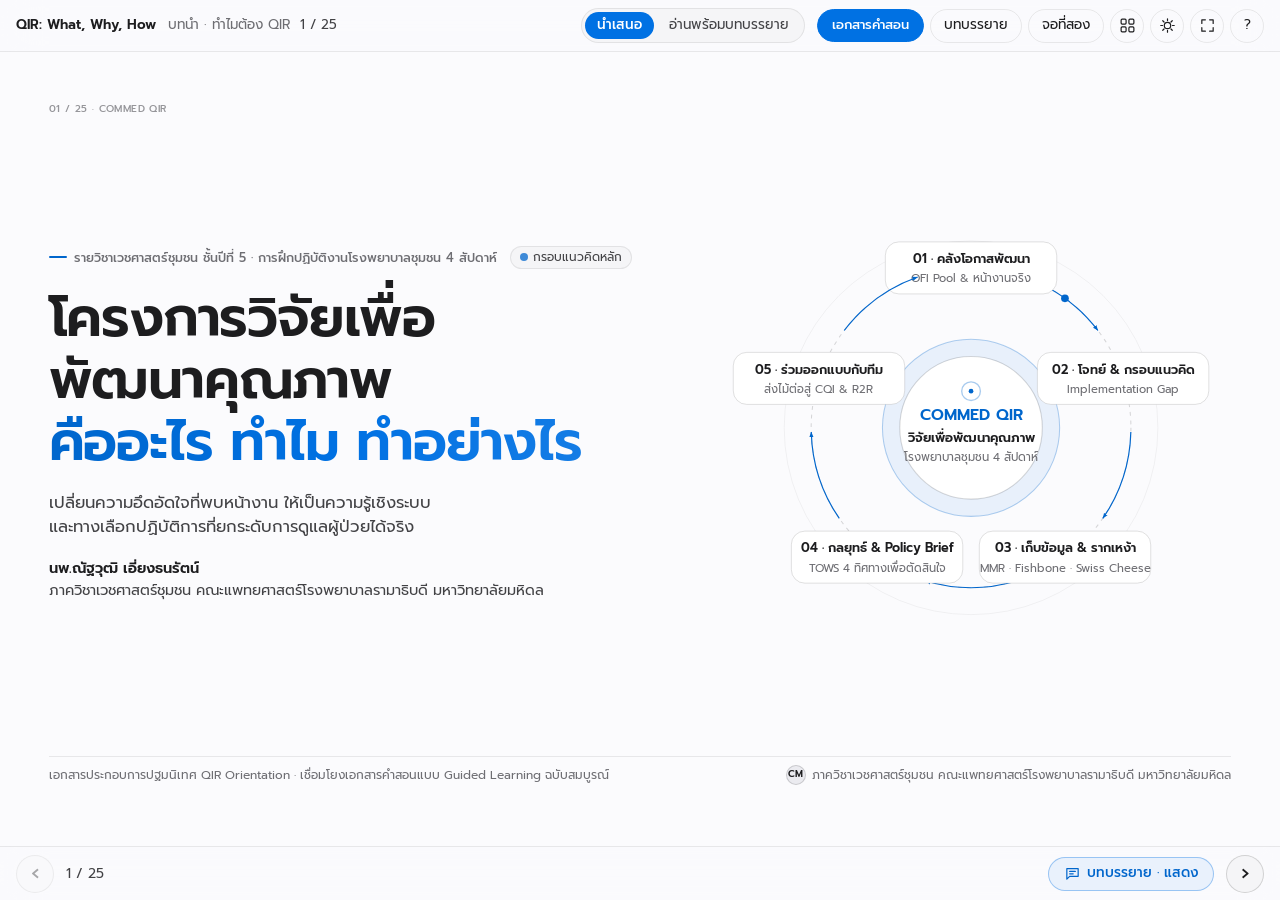
==== commit e5a6dd1d: "Refine visual system to cohesive Apple monochromatic & System Blue palette" ====
--- a/index.html
+++ b/index.html
@@ -1,11 +1,11 @@
 <!doctype html>
-<html lang="th" data-theme="dark">
+<html lang="th" data-theme="light">
 <head>
 <meta charset="utf-8">
 <meta name="viewport" content="width=device-width,initial-scale=1,viewport-fit=cover">
 <title>โครงการวิจัยเพื่อพัฒนาคุณภาพบริการสุขภาพ (QIR: What, Why, How)</title>
 <meta name="description" content="สไลด์ประกอบการเรียนการสอนและบทบรรยายรายสไลด์ รายวิชาเวชศาสตร์ชุมชน ชั้นปีที่ 5 (COMMED QIR) ภาควิชาเวชศาสตร์ชุมชน คณะแพทยศาสตร์โรงพยาบาลรามาธิบดี มหาวิทยาลัยมหิดล">
-<link rel="icon" href="data:image/svg+xml,%3Csvg xmlns='http://www.w3.org/2000/svg' viewBox='0 0 48 48'%3E%3Crect width='48' height='48' rx='12' fill='%2303040f'/%3E%3Ccircle cx='24' cy='24' r='14' fill='none' stroke='%23ffd05a' stroke-width='3.5'/%3E%3Cpath d='M16 25l5 5 11-12' fill='none' stroke='%23ff8f8a' stroke-width='3.8' stroke-linecap='round' stroke-linejoin='round'/%3E%3C/svg%3E">
+<link rel="icon" href="data:image/svg+xml,%3Csvg xmlns='http://www.w3.org/2000/svg' viewBox='0 0 48 48'%3E%3Crect width='48' height='48' rx='12' fill='%231d1d1f'/%3E%3Ccircle cx='24' cy='24' r='14' fill='none' stroke='%23f5f5f7' stroke-width='2.8' stroke-opacity='.35'/%3E%3Cpath d='M16 25l5 5 11-12' fill='none' stroke='%232997ff' stroke-width='3.8' stroke-linecap='round' stroke-linejoin='round'/%3E%3C/svg%3E">
 <link rel="stylesheet" href="engine/deck.css">
 <link rel="stylesheet" href="engine/hud.css">
 </head>
--- a/engine/hud.css
+++ b/engine/hud.css
@@ -1,140 +1,240 @@
-/* Night-sky & daylight dual theme for Ramathibodi COMMED QIR Orientation,
- * layered on the Peitho engine (deck.css), inspired by psitthirat/HRH-model WS3.
+/* Apple-inspired Monochromatic & Signature Blue Theme for Ramathibodi COMMED QIR Orientation
+ * Default: Apple Editorial Light (#fbfbfd / #f5f5f7 / #ffffff + #1d1d1f + #0071e3)
+ * Toggle (T): Apple Pro Space Black (#000000 / #121214 / #1c1c1e + #f5f5f7 + #2997ff)
  */
-:root, :root[data-theme="dark"] {
+:root, :root[data-theme="light"] {
+  color-scheme: light;
+  --bg: #fbfbfd;
+  --surface: #f5f5f7;
+  --surface-2: #ebebf0;
+  --surface-3: #dedee5;
+  --glass: rgba(251, 251, 253, 0.80);
+  --card: #f5f5f7;
+  --card-strong: #ffffff;
+  --line: rgba(0, 0, 0, 0.08);
+  --line-strong: rgba(0, 0, 0, 0.15);
+  --grid: rgba(0, 0, 0, 0.05);
+  --axis: rgba(29, 29, 31, 0.34);
+  --text-1: #1d1d1f;
+  --text-2: #424245;
+  --muted: #6e6e73;
+  --inverse: #ffffff;
+
+  --grad: linear-gradient(95deg, #0066cc 0%, #0071e3 55%, #147ce5 100%);
+  --grad-solid: #0066cc;
+  --accent: #0071e3;
+  --accent-text: #0066cc;
+  --accent-soft: rgba(0, 113, 227, 0.075);
+  --focus: #0071e3;
+
+  /* Disciplined Tonal Slate + Apple Blue Series (zero rainbow clash) */
+  --p1: rgba(0, 102, 204, 0.30);
+  --p1-text: #005bb5;
+  --p1-soft: rgba(0, 113, 227, 0.055);
+
+  --p2: rgba(29, 29, 31, 0.18);
+  --p2-text: #1d1d1f;
+  --p2-soft: rgba(29, 29, 31, 0.04);
+
+  --p3: rgba(51, 78, 104, 0.24);
+  --p3-text: #2c445e;
+  --p3-soft: rgba(51, 78, 104, 0.05);
+
+  --neutral: rgba(0, 0, 0, 0.14);
+  --neutral-text: #6e6e73;
+  --neutral-soft: rgba(0, 0, 0, 0.035);
+
+  --good: rgba(0, 113, 227, 0.42);
+  --good-text: #0066cc;
+  --good-soft: rgba(0, 113, 227, 0.065);
+
+  --bad: rgba(168, 54, 48, 0.28);
+  --bad-text: #9e352f;
+  --bad-soft: rgba(168, 54, 48, 0.045);
+}
+
+:root[data-theme="dark"] {
   color-scheme: dark;
-  --bg: #03040f;
-  --surface: #0b0d20;
-  --surface-2: #151933;
-  --surface-3: #232848;
-  --glass: rgba(3, 4, 15, 0.88);
-  --card: rgba(255, 255, 255, 0.048);
-  --card-strong: rgba(8, 10, 26, 0.88);
-  --line: rgba(255, 255, 255, 0.12);
-  --line-strong: rgba(255, 255, 255, 0.26);
-  --grid: rgba(255, 255, 255, 0.07);
-  --axis: rgba(225, 228, 245, 0.40);
-  --text-1: #f6f6fb;
-  --text-2: #cfd1e2;
-  --muted: #9b9eb9;
-  --inverse: #03040f;
-  --grad: linear-gradient(90deg, #ff5cb8 0%, #ff8f8a 48%, #ffd250 100%);
-  --grad-solid: #ff8f8a;
-  --accent: #c98500;
-  --accent-text: #ffd05a;
-  --accent-soft: rgba(255, 196, 77, 0.15);
-  --focus: #ffd05a;
-  --p1: #3987e5; --p1-text: #8cc2ff; --p1-soft: rgba(57, 135, 229, 0.22);
-  --p2: #9085e9; --p2-text: #bdb5ff; --p2-soft: rgba(144, 133, 233, 0.22);
-  --p3: #d9509a; --p3-text: #ff7ac0; --p3-soft: rgba(217, 80, 154, 0.22);
-  --neutral: #8b8fa8; --neutral-text: #b7bad0; --neutral-soft: rgba(139, 143, 168, 0.20);
-  --good: #2fb383; --good-text: #5fe0ad; --good-soft: rgba(47, 179, 131, 0.20);
-  --bad: #d9509a; --bad-text: #ff7ac0; --bad-soft: rgba(217, 80, 154, 0.22);
-  --star: 1;
-}
-
-:root[data-theme="light"] {
-  color-scheme: light;
-  --bg: #fbfbfd; --surface: #ffffff; --surface-2: #eceef5; --surface-3: #dcdfea;
-  --glass: rgba(251, 251, 253, 0.94);
-  --card: rgba(15, 20, 50, 0.038); --card-strong: rgba(255, 255, 255, 0.95);
-  --line: rgba(15, 20, 50, 0.13); --line-strong: rgba(15, 20, 50, 0.28);
-  --grid: rgba(15, 20, 50, 0.06); --axis: rgba(15, 20, 50, 0.40);
-  --text-1: #0d1024; --text-2: #343953; --muted: #5d627c; --inverse: #ffffff;
-  --grad: linear-gradient(90deg, #c2187a 0%, #d6452f 50%, #a86b00 100%);
-  --grad-solid: #c63d3d;
-  --accent: #a86b00; --accent-text: #8a5800; --accent-soft: rgba(168, 107, 0, 0.12); --focus: #a86b00;
-  --p1: #2a78d6; --p1-text: #1d5fb0; --p1-soft: rgba(42, 120, 214, 0.13);
-  --p2: #6250d6; --p2-text: #4f3fc0; --p2-soft: rgba(98, 80, 214, 0.12);
-  --p3: #c93d86; --p3-text: #a52b6c; --p3-soft: rgba(201, 61, 134, 0.12);
-  --neutral: #6e7287; --neutral-text: #555a70; --neutral-soft: rgba(110, 114, 135, 0.12);
-  --good: #1d8a5a; --good-text: #17714a; --good-soft: rgba(29, 138, 90, 0.12);
-  --bad: #c93d86; --bad-text: #a52b6c; --bad-soft: rgba(201, 61, 134, 0.12);
-  --star: 0;
+  --bg: #000000;
+  --surface: #121214;
+  --surface-2: #1d1d1f;
+  --surface-3: #2c2c2e;
+  --glass: rgba(18, 18, 20, 0.78);
+  --card: #121214;
+  --card-strong: #1c1c1e;
+  --line: rgba(255, 255, 255, 0.10);
+  --line-strong: rgba(255, 255, 255, 0.18);
+  --grid: rgba(255, 255, 255, 0.06);
+  --axis: rgba(245, 245, 247, 0.34);
+  --text-1: #f5f5f7;
+  --text-2: #c7c7cc;
+  --muted: #86868b;
+  --inverse: #ffffff;
+
+  --grad: linear-gradient(95deg, #2997ff 0%, #5ac8fa 60%, #2997ff 100%);
+  --grad-solid: #2997ff;
+  --accent: #0071e3;
+  --accent-text: #2997ff;
+  --accent-soft: rgba(41, 151, 255, 0.12);
+  --focus: #2997ff;
+
+  --p1: rgba(41, 151, 255, 0.34);
+  --p1-text: #5eb0ff;
+  --p1-soft: rgba(41, 151, 255, 0.09);
+
+  --p2: rgba(255, 255, 255, 0.20);
+  --p2-text: #f5f5f7;
+  --p2-soft: rgba(255, 255, 255, 0.05);
+
+  --p3: rgba(148, 176, 208, 0.26);
+  --p3-text: #b8cde6;
+  --p3-soft: rgba(148, 176, 208, 0.07);
+
+  --neutral: rgba(255, 255, 255, 0.14);
+  --neutral-text: #98989d;
+  --neutral-soft: rgba(255, 255, 255, 0.04);
+
+  --good: rgba(41, 151, 255, 0.44);
+  --good-text: #2997ff;
+  --good-soft: rgba(41, 151, 255, 0.10);
+
+  --bad: rgba(229, 107, 101, 0.32);
+  --bad-text: #eb827c;
+  --bad-soft: rgba(229, 107, 101, 0.08);
 }
 
 body {
+  background: var(--bg);
+  --fs-kicker: max(12.5px, calc(var(--u) * 0.98));
+  --fs-body: max(14.5px, calc(var(--u) * 1.12));
+  --fs-lead: max(16.5px, calc(var(--u) * 1.28));
+  --fs-badge: max(12px, calc(var(--u) * 0.90));
+}
+:root[data-theme="dark"] body {
   background:
-    radial-gradient(ellipse 55% 45% at 88% 8%, rgba(120, 52, 140, 0.10), transparent 70%),
-    radial-gradient(ellipse 50% 40% at 6% 92%, rgba(150, 70, 40, 0.08), transparent 70%),
+    radial-gradient(ellipse 75% 45% at 50% -5%, rgba(41, 151, 255, 0.065), transparent 70%),
     var(--bg);
 }
-:root[data-theme="light"] body { background: var(--bg); }
-.starfield { position: fixed; inset: 0; width: 100vw; height: 100vh; pointer-events: none; z-index: 0; display: block; }
-:root[data-theme="light"] .starfield { display: none; }
-.topbar, .ribbon, .notes-drawer { z-index: 30; }
+
+/* Frosted Apple glass chrome */
+.topbar, .ribbon {
+  backdrop-filter: saturate(180%) blur(20px);
+  -webkit-backdrop-filter: saturate(180%) blur(20px);
+}
+.topbar { z-index: 30; }
 .ribbon { z-index: 35; }
-.notes-drawer { z-index: 34; }
+.notes-drawer {
+  z-index: 34;
+  background: var(--glass);
+  backdrop-filter: saturate(180%) blur(24px);
+  -webkit-backdrop-filter: saturate(180%) blur(24px);
+  box-shadow: 0 -8px 30px rgba(0, 0, 0, 0.08);
+}
+.notes-drawer__bar { background: transparent; }
 .deck { z-index: 1; }
 .slide { background: transparent; }
 .read-notes { position: relative; z-index: 1; }
-.hud-meta { position: absolute; top: calc(var(--u) * 0.95); left: var(--pad-x); pointer-events: none; z-index: 1;
-  font-size: max(10px, calc(var(--u) * .62)); color: var(--muted); opacity: .75; font-variant-numeric: tabular-nums; letter-spacing: .03em; }
+
+.hud-meta {
+  position: absolute; top: calc(var(--u) * 0.95); left: var(--pad-x); pointer-events: none; z-index: 1;
+  font-size: max(10px, calc(var(--u) * .60)); color: var(--muted); opacity: .72;
+  font-variant-numeric: tabular-nums; letter-spacing: .04em; font-weight: 500;
+}
 .slide > :not(.hud-meta) { position: relative; z-index: 1; }
 .slide[data-layout="title"] .slide__fig { align-self: stretch; }
 
-body {
-  --fs-kicker: max(12.5px, calc(var(--u) * 1.00));
-  --fs-body: max(14.5px, calc(var(--u) * 1.12));
-  --fs-lead: max(16.5px, calc(var(--u) * 1.30));
-  --fs-badge: max(12px, calc(var(--u) * .92));
-}
-.title { text-wrap: balance; }
+.title { text-wrap: balance; letter-spacing: -0.016em; }
 .lead, .body p { text-wrap: pretty; }
 .nobr { white-space: nowrap; }
 
-/* ---------- type ---------- */
-.kicker { color: var(--muted); letter-spacing: 0; text-transform: none; font-weight: 500; gap: .65em; flex-wrap: wrap; row-gap: .3em; }
-.kicker .part { font-weight: 600; color: var(--grad-solid); background: var(--grad); -webkit-background-clip: text; background-clip: text; -webkit-text-fill-color: transparent; }
-.slide[data-part-start] .kicker { font-size: calc(var(--fs-kicker) * 1.2); color: var(--text-2); }
-.slide[data-part-start] .kicker::before { width: calc(var(--u) * 2.8); height: 3px; }
+/* ---------- Apple editorial typography ---------- */
+.kicker {
+  color: var(--muted); letter-spacing: 0; text-transform: none; font-weight: 500;
+  gap: .6em; flex-wrap: wrap; row-gap: .3em;
+}
+.kicker .part {
+  font-weight: 600; color: var(--accent-text);
+}
+.slide[data-part-start] .kicker { font-size: calc(var(--fs-kicker) * 1.12); color: var(--text-2); }
+.slide[data-part-start] .kicker::before { width: calc(var(--u) * 2.2); height: 2.5px; }
 .kicker .badges { display: inline-flex; flex-wrap: wrap; gap: .45em; margin-left: .4em; }
 .kicker .badge { font-size: var(--fs-badge); font-weight: 400; padding: .10em .75em; color: var(--text-2); }
-html.print .kicker .part { background: none !important; -webkit-text-fill-color: currentColor; color: #ff6fae; }
-.kicker::before { content: ""; width: calc(var(--u) * 1.7); height: 2px; border-radius: 2px; background: var(--grad); flex: none; }
+.kicker::before {
+  content: ""; width: calc(var(--u) * 1.4); height: 2px; border-radius: 2px;
+  background: var(--accent-text); flex: none;
+}
 .kicker .dot { display: none; }
+
 .title, .display { color: var(--text-1); font-weight: 600; }
 .title em, .display em {
-  font-style: normal; color: var(--grad-solid);
-  background: var(--grad); -webkit-background-clip: text; background-clip: text;
-  -webkit-text-fill-color: transparent; -webkit-box-decoration-break: clone; box-decoration-break: clone;
-}
-.display { font-size: calc(var(--fs-display) * 1.02); line-height: 1.14; }
-.lead { color: var(--text-1); }
-.lead em { font-style: normal; color: var(--accent-text); }
-.body strong, .lead strong { color: var(--text-1); }
-.body li::before { background: var(--grad); border-radius: 50%; }
+  font-style: normal;
+  color: var(--grad-solid);
+  background: var(--grad);
+  -webkit-background-clip: text;
+  background-clip: text;
+  -webkit-text-fill-color: transparent;
+  -webkit-box-decoration-break: clone;
+  box-decoration-break: clone;
+}
+.display { font-size: calc(var(--fs-display) * 1.0); line-height: 1.13; letter-spacing: -0.022em; }
+.lead { color: var(--text-2); font-weight: 400; }
+.lead em { font-style: normal; color: var(--accent-text); font-weight: 500; }
+.body strong, .lead strong { color: var(--text-1); font-weight: 600; }
+.body li::before { background: var(--accent-text); border-radius: 50%; }
 .slide__foot { border-top: 1px solid var(--line); align-items: center; }
-.badge { border-color: var(--line-strong); background: var(--card); color: var(--text-2); }
+
+/* Unified subtle pill badges */
+.badge { border-color: var(--line); background: var(--surface); color: var(--muted); }
+.badge::before { border-radius: 50% !important; transform: none !important; border: 0 !important; background: var(--accent-text) !important; opacity: 0.75; }
 
 .funder { display: inline-flex; align-items: center; gap: .55em; white-space: nowrap; color: var(--muted); }
-.funder__crest { display: inline-flex; align-items: center; justify-content: center; width: max(20px, calc(var(--u) * 1.45)); height: max(20px, calc(var(--u) * 1.45)); border-radius: 50%; background: var(--p1-soft); border: 1px solid var(--p1); color: var(--p1-text); font-weight: 600; font-size: max(10px, calc(var(--u) * .72)); flex: none; }
+.funder__crest {
+  display: inline-flex; align-items: center; justify-content: center;
+  width: max(20px, calc(var(--u) * 1.42)); height: max(20px, calc(var(--u) * 1.42));
+  border-radius: 50%; background: var(--surface-2); border: 1px solid var(--line-strong);
+  color: var(--text-1); font-weight: 600; font-size: max(9.5px, calc(var(--u) * .68)); flex: none;
+}
 .slide__foot .foot-right { display: flex; align-items: center; gap: 1em; flex: none; }
-.btn[aria-pressed="true"], .modes button[aria-pressed="true"] { background: var(--accent-text); border-color: var(--accent-text); color: var(--inverse); }
-.btn--speaker { border-color: var(--accent-text); color: var(--accent-text); background: var(--accent-soft); }
-.btn--speaker[aria-pressed="true"] { background: var(--accent-text); border-color: var(--accent-text); color: var(--inverse); }
-.ribbon__progress span { background: var(--grad); }
-
-/* ---------- cards and numbers ---------- */
-.hud-panel { position: relative; border: 1px solid var(--line); background: var(--card); border-radius: 12px; }
+
+/* Apple pill controls */
+.btn { border-color: var(--line-strong); background: var(--surface); color: var(--text-1); }
+.btn--ghost { background: transparent; border-color: var(--line); }
+.btn:hover { border-color: var(--text-2); background: var(--surface-2); }
+.btn[aria-pressed="true"], .modes button[aria-pressed="true"] {
+  background: var(--accent); border-color: var(--accent); color: #ffffff;
+}
+.btn--speaker {
+  border-color: rgba(0, 113, 227, 0.35);
+  color: var(--accent-text);
+  background: var(--accent-soft);
+}
+.btn--speaker:hover {
+  border-color: var(--accent);
+  background: rgba(0, 113, 227, 0.14);
+}
+.btn--speaker[aria-pressed="true"] {
+  background: var(--accent); border-color: var(--accent); color: #ffffff;
+}
+.ribbon__progress span { background: var(--accent-text); }
+
+/* ---------- Bento cards and numbers ---------- */
+.hud-panel {
+  position: relative;
+  border: 1px solid var(--line);
+  background: var(--card);
+  border-radius: 16px;
+}
 .hud-label { font-family: var(--font); font-size: max(11px, calc(var(--u) * .7)); color: var(--muted); }
 .hud-num { font-family: var(--display); color: var(--text-1); line-height: 1; font-weight: 600; font-variant-numeric: tabular-nums; }
-.hud-num.hl { color: var(--accent-text); }
+.hud-num.hl, .hud-num.need, .hud-num.good { color: var(--accent-text); }
 .hud-num.bad { color: var(--bad-text); }
-.hud-num.need { color: var(--p1-text); }
 .hud-num.hosp { color: var(--p3-text); }
-.hud-num.good { color: var(--good-text); }
 
 .slide__text .fig-side { flex: 1 1 auto; min-height: 0; margin-top: calc(var(--u) * .55); }
 .slide[data-layout^="split"] .slide__fig { padding-top: calc(var(--fs-kicker) * 1.45 + var(--u) * 1.0); }
-.slide[data-layout^="split"][data-part-start] .slide__fig { padding-top: calc(var(--fs-kicker) * 1.80 + var(--u) * 1.0); }
+.slide[data-layout^="split"][data-part-start] .slide__fig { padding-top: calc(var(--fs-kicker) * 1.75 + var(--u) * 1.0); }
 .slide[data-layout="wide"] .body { max-width: 78ch; }
 .body .key { display: block; font-size: var(--fs-lead); color: var(--text-1); font-weight: 500; line-height: 1.35; margin-bottom: .2em; }
-
-.parts { list-style: none; display: grid; grid-template-columns: repeat(2, minmax(0, 1fr)); gap: calc(var(--u) * .65) calc(var(--u) * 1.4); margin-top: calc(var(--u) * .6); font-size: var(--fs-small); color: var(--text-1); }
-.parts li { display: flex; flex-direction: column; gap: .1em; padding-left: calc(var(--u) * .85); border-left: 3px solid var(--line-strong); line-height: 1.35; }
-.parts li::before { display: none; }
-.parts b { font-weight: 600; font-size: var(--fs-body); color: var(--grad-solid); background: var(--grad); -webkit-background-clip: text; background-clip: text; -webkit-text-fill-color: transparent; }
 
 /* figure text in SVG */
 .fig svg text { font-family: var(--font); }
@@ -147,36 +247,55 @@
 .fig svg .t-pro { fill: var(--neutral-text); }
 .fig svg .t-good { fill: var(--good-text); }
 
-/* closing slide grid & QR */
+/* closing slide Bento grid & QR */
 .debates { display: grid; grid-template-columns: repeat(2, minmax(0, 1fr)); gap: calc(var(--u) * 1.0); }
-.debate { padding: calc(var(--u) * .85) calc(var(--u) * 1.1); display: grid; grid-template-columns: calc(var(--u) * 2.6) minmax(0, 1fr); align-items: center; gap: calc(var(--u) * .7); min-height: calc(var(--u) * 5.6); }
-.debate b { font-family: var(--display); font-size: calc(var(--fs-title) * .9); color: var(--accent-text); line-height: 1; }
-.debate p { font-size: var(--fs-body); color: var(--text-1); line-height: 1.38; font-weight: 400; }
-.debate span { display: block; font-size: var(--fs-small); color: var(--muted); font-weight: 300; margin-top: 2px; }
+.debate {
+  padding: calc(var(--u) * .9) calc(var(--u) * 1.15);
+  display: grid; grid-template-columns: calc(var(--u) * 2.6) minmax(0, 1fr);
+  align-items: center; gap: calc(var(--u) * .7); min-height: calc(var(--u) * 5.6);
+}
+.debate b { font-family: var(--display); font-size: calc(var(--fs-title) * .88); color: var(--accent-text); line-height: 1; font-weight: 600; }
+.debate p { font-size: var(--fs-body); color: var(--text-1); line-height: 1.38; font-weight: 500; }
+.debate span { display: block; font-size: var(--fs-small); color: var(--muted); font-weight: 400; margin-top: 2px; }
 .close-grid { display: grid; grid-template-columns: minmax(0, 1fr) auto; gap: calc(var(--u) * 2.0); align-items: stretch; flex: 1; min-height: 0; }
-.closing { display: flex; flex-direction: column; justify-content: center; gap: calc(var(--u) * .75); width: calc(var(--u) * 17.5); }
-.closing .qr { background: #fff; border-radius: 10px; padding: calc(var(--u) * .55); display: block; width: calc(var(--u) * 15.5); box-shadow: 0 6px 20px rgba(0,0,0,.22); }
+.closing {
+  display: flex; flex-direction: column; justify-content: center; gap: calc(var(--u) * .75);
+  width: calc(var(--u) * 17.5); padding: calc(var(--u) * 1.1);
+  background: var(--card); border: 1px solid var(--line); border-radius: 18px;
+}
+.closing .qr {
+  background: #ffffff; border: 1px solid rgba(0, 0, 0, 0.08); border-radius: 14px;
+  padding: calc(var(--u) * .55); display: block; width: 100%; max-width: calc(var(--u) * 14.8); margin: 0 auto;
+}
 .closing .qr svg, .closing .qr img { width: 100%; height: auto; display: block; }
-.closing p { font-size: var(--fs-small); color: var(--text-1); font-weight: 400; line-height: 1.4; }
-.closing p b { color: var(--accent-text); font-weight: 600; }
-.closing .url { font-size: var(--fs-small); color: var(--p1-text); text-decoration: none; word-break: break-all; }
+.closing p { font-size: var(--fs-small); color: var(--text-2); font-weight: 400; line-height: 1.42; }
+.closing p b { color: var(--text-1); font-weight: 600; }
+.closing .url { font-size: var(--fs-small); color: var(--accent-text); text-decoration: none; word-break: break-all; }
 .closing .url:hover { text-decoration: underline; }
 
-.back-site { display: inline-flex; align-items: center; gap: .4em; color: var(--accent-text); text-decoration: none; font-size: 13px; font-weight: 500; border: 1px solid var(--accent); background: var(--accent-soft); border-radius: 999px; padding: 4px 12px; white-space: nowrap; }
-.back-site:hover { background: var(--surface-3); color: var(--text-1); }
+.back-site {
+  display: inline-flex; align-items: center; gap: .4em;
+  color: #ffffff; text-decoration: none; font-size: 13px; font-weight: 500;
+  border: 1px solid var(--accent); background: var(--accent);
+  border-radius: 999px; padding: 5px 14px; white-space: nowrap;
+  transition: opacity .2s, background .2s;
+}
+.back-site:hover { opacity: 0.9; color: #ffffff; }
 
 /* ---------- print (PDF) ---------- */
 html.print { --u: 19.2px; --topbar-h: 0px; --ribbon-h: 0px; --drawer-h: 0px; --dur: 0ms; }
 html.print body { background: var(--bg); }
-html.print .starfield, html.print .topbar, html.print .ribbon, html.print .notes-drawer, html.print .read-notes, html.print .skip { display: none !important; }
+html.print .topbar, html.print .ribbon, html.print .notes-drawer, html.print .read-notes, html.print .skip { display: none !important; }
 html.print .deck { position: static !important; height: auto !important; }
 html.print .slide-wrap { break-after: page; page-break-after: always; }
-html.print .slide { display: grid !important; position: relative !important; inset: auto !important; width: 1920px !important; height: 1080px !important; margin: 0 !important; animation: none !important;
-  background-color: var(--bg); background-image: var(--print-stars, none); background-size: 1920px 1080px; background-repeat: no-repeat; }
+html.print .slide {
+  display: grid !important; position: relative !important; inset: auto !important;
+  width: 1920px !important; height: 1080px !important; margin: 0 !important; animation: none !important;
+  background-color: var(--bg);
+}
 html.print [data-step] { opacity: 1 !important; transform: none !important; visibility: visible !important; transition: none !important; }
 @page { size: 1920px 1080px; margin: 0; }
-html.print .title em, html.print .display em { background: none !important; -webkit-text-fill-color: currentColor; color: #ff6fae; }
-:root[data-theme="light"] html.print .title em { color: #c2187a; }
+html.print .title em, html.print .display em { background: none !important; -webkit-text-fill-color: currentColor; color: var(--accent-text); }
 html.print *, html.print *::before, html.print *::after { text-shadow: none !important; box-shadow: none !important; }
 
 @media (max-width: 860px) {
